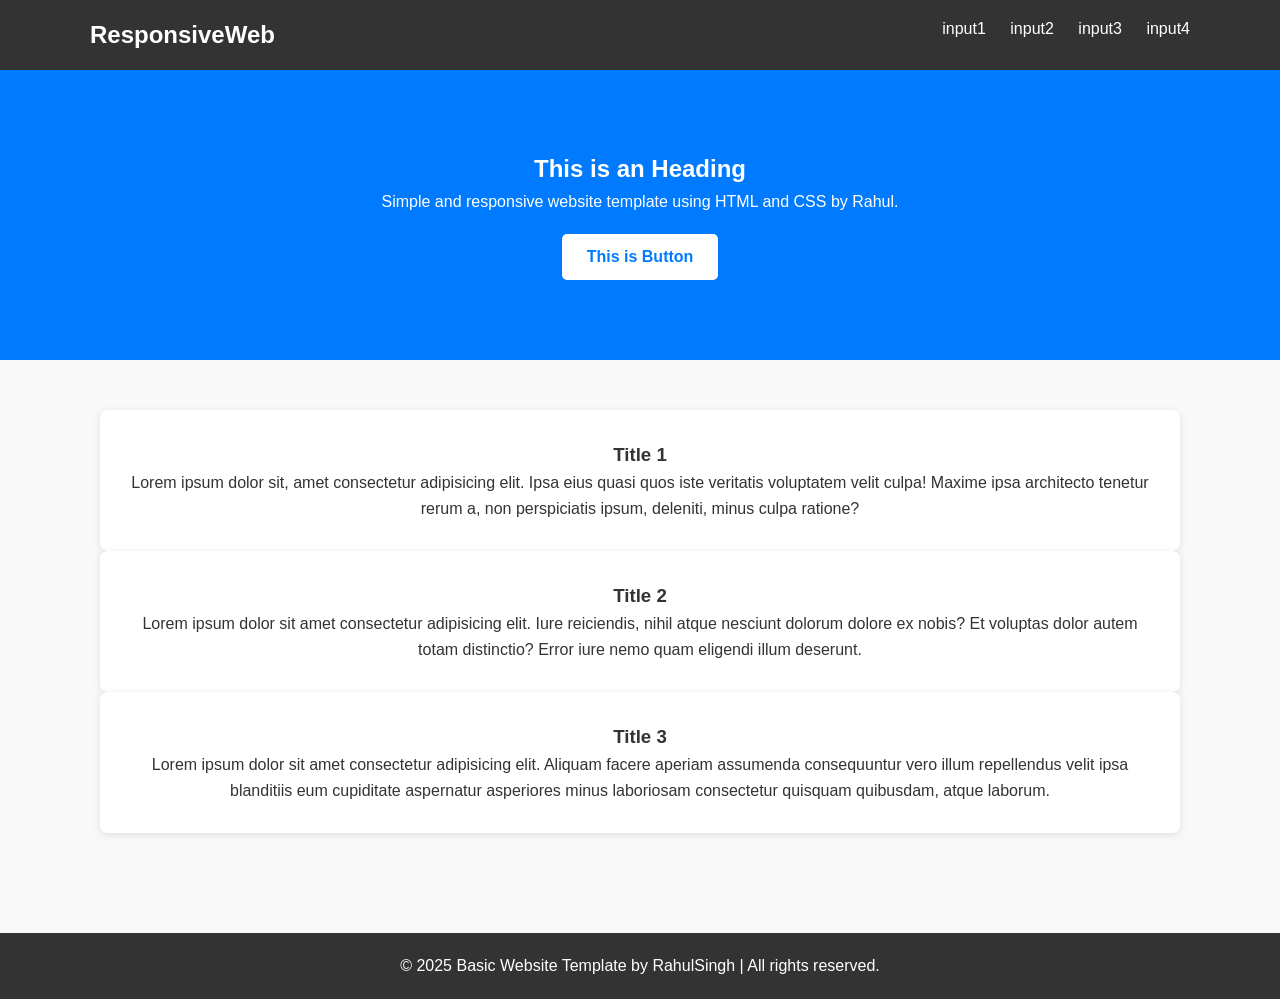
==== index.html @ 1128f4fc "Initial commit" ====
<!DOCTYPE html>
<html lang="en">
<head>
  <meta charset="UTF-8" />
  <meta name="viewport" content="width=device-width, initial-scale=1.0" />
  <title>Responsive Website Template</title>
  <link rel="stylesheet" href="style.css" />
</head>
<body>
  <header>
    <div class="container">
      <h1 class="logo">ResponsiveWeb</h1>
      <nav>
        <ul class="nav-links">
          <li><a href="#">input1</a></li>
          <li><a href="#">input2</a></li>
          <li><a href="#">input3</a></li>
          <li><a href="#">input4</a></li>
        </ul>
      </nav>
    </div>
  </header>

  <section class="hero">
    <div class="container">
      <h2>This is an Heading</h2>
      <p>Simple and responsive website template using HTML and CSS by Rahul.</p>
      <a href="#" class="btn">This is Button</a>
    </div>
  </section>

  <section class="features">
    <div class="container">
      <div class="feature-box">
        <h3>Title 1</h3>
        <p>Lorem ipsum dolor sit, amet consectetur adipisicing elit. Ipsa eius quasi quos iste veritatis voluptatem velit culpa! Maxime ipsa architecto tenetur rerum a, non perspiciatis ipsum, deleniti, minus culpa ratione?</p>
      </div>
      <div class="feature-box">
        <h3>Title 2</h3>
        <p>Lorem ipsum dolor sit amet consectetur adipisicing elit. Iure reiciendis, nihil atque nesciunt dolorum dolore ex nobis? Et voluptas dolor autem totam distinctio? Error iure nemo quam eligendi illum deserunt.</p>
      </div>
      <div class="feature-box">
        <h3>Title 3</h3>
        <p>Lorem ipsum dolor sit amet consectetur adipisicing elit. Aliquam facere aperiam assumenda consequuntur vero illum repellendus velit ipsa blanditiis eum cupiditate aspernatur asperiores minus laboriosam consectetur quisquam quibusdam, atque laborum.</p>
      </div>
    </div>
  </section>

  <footer>
    <div class="container">
      <p>&copy; 2025 Basic Website Template by RahulSingh | All rights reserved.</p>
    </div>
  </footer>
</body>
</html>
---- style.css ----
* {
  margin: 0;
  padding: 0;
  box-sizing: border-box;
}
body {
  font-family: 'Segoe UI', sans-serif;
  line-height: 1.6;
  background-color: #f9f9f9;
  color: #333;
}
.container {
  width: 90%;
  max-width: 1100px;
  margin: auto;
}
header {
  background: #333;
  color: #fff;
  padding: 1rem 0;
}

.logo {
  float: left;
  font-size: 1.5rem;
}
nav {
  float: right;
}

.nav-links {
  list-style: none;
}

.nav-links li {
  display: inline;
  margin-left: 20px;
}

.nav-links a {
  color: #fff;
  text-decoration: none;
}

header::after {
  content: "";
  display: block;
  clear: both;
}
.hero {
  background: #007bff;
  color: white;
  padding: 80px 0;
  text-align: center;
}

.hero .btn {
  display: inline-block;
  margin-top: 20px;
  padding: 10px 25px;
  background: white;
  color: #007bff;
  border-radius: 5px;
  text-decoration: none;
  font-weight: bold;
}

.features {
  display: flex;
  justify-content: space-between;
  padding: 50px 0;
  text-align: center;
}

.feature-box {
  background: white;
  padding: 30px;
  margin: 0 10px;
  flex: 1;
  border-radius: 8px;
  box-shadow: 0 2px 8px rgba(0, 0, 0, 0.1);
}

footer {
  background: #333;
  color: white;
  text-align: center;
  padding: 20px 0;
  margin-top: 50px;
}

@media (max-width: 768px) {
  .features {
    flex-direction: column;
  }

  .feature-box {
    margin: 10px 0;
  }

  nav {
    float: none;
    text-align: center;
    margin-top: 10px;
  }

  .logo {
    float: none;
    text-align: center;
  }

  header::after {
    display: none;
  }
}
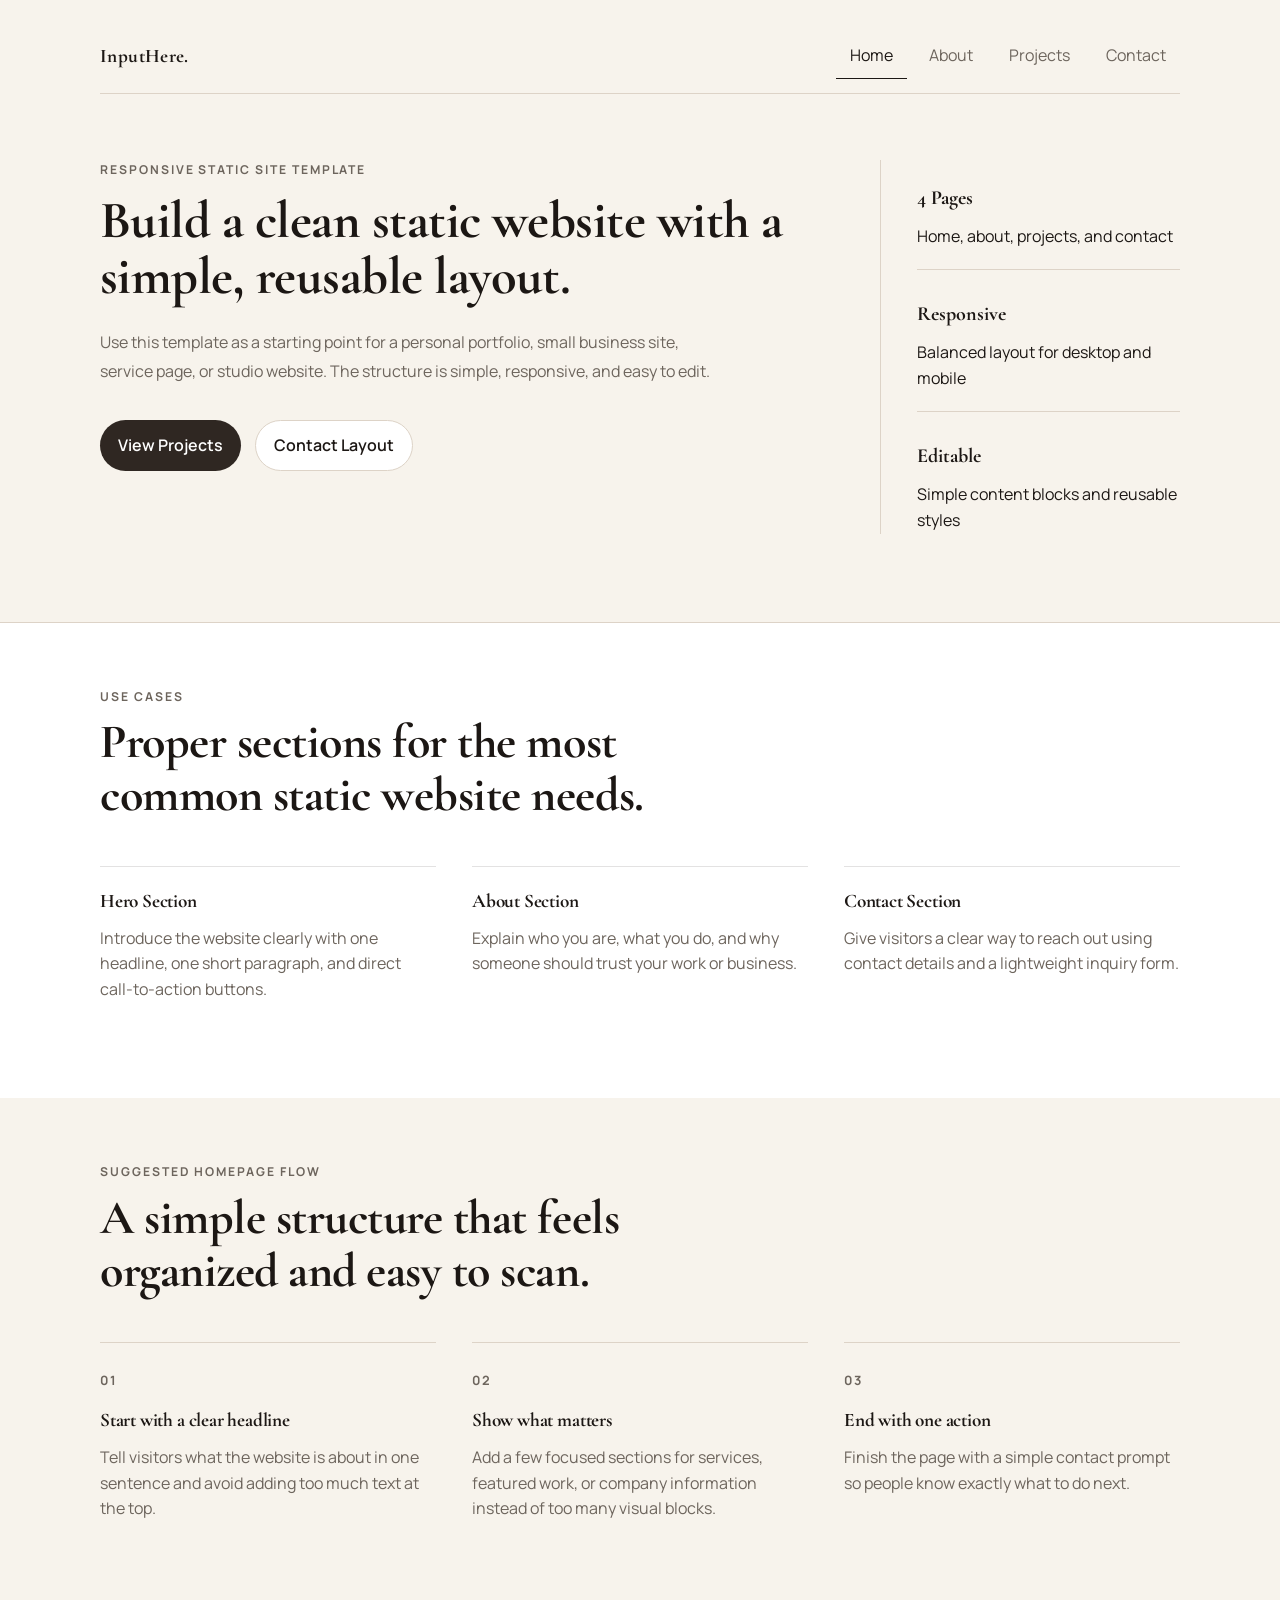
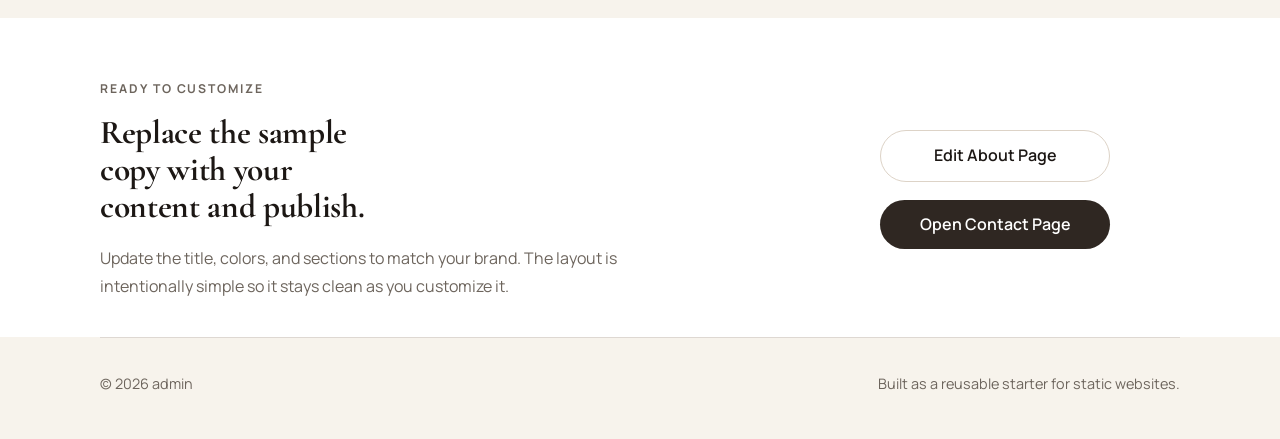
==== commit 3631bd7f: "Polish template UI" ====
--- a/index.html
+++ b/index.html
@@ -1,54 +1,130 @@
 <!DOCTYPE html>
 <html lang="en">
 <head>
-  <meta charset="UTF-8" />
-  <meta name="viewport" content="width=device-width, initial-scale=1.0" />
-  <title>Responsive Website Template</title>
-  <link rel="stylesheet" href="style.css" />
+  <meta charset="UTF-8">
+  <meta name="viewport" content="width=device-width, initial-scale=1.0">
+  <meta name="description" content="A polished responsive website template for freelancers, studios, small businesses, and personal brands building a static site.">
+  <title>InputHere.</title>
+  <link href="https://fonts.googleapis.com/css2?family=Cormorant+Garamond:wght@600;700&family=Manrope:wght@400;500;600;700&display=swap" rel="stylesheet">
+  <link rel="stylesheet" href="css/global.css">
+  <link rel="stylesheet" href="css/home.css">
 </head>
 <body>
-  <header>
-    <div class="container">
-      <h1 class="logo">ResponsiveWeb</h1>
-      <nav>
-        <ul class="nav-links">
-          <li><a href="#">input1</a></li>
-          <li><a href="#">input2</a></li>
-          <li><a href="#">input3</a></li>
-          <li><a href="#">input4</a></li>
-        </ul>
-      </nav>
+  <header class="site-header">
+    <div class="container header-flex">
+      <a href="index.html" class="logo">InputHere.</a>
+      <ul class="nav-links">
+        <li><a href="index.html" class="active">Home</a></li>
+        <li><a href="about.html">About</a></li>
+        <li><a href="projects.html">Projects</a></li>
+        <li><a href="contact.html">Contact</a></li>
+      </ul>
     </div>
   </header>
 
-  <section class="hero">
-    <div class="container">
-      <h2>This is an Heading</h2>
-      <p>Simple and responsive website template using HTML and CSS by Rahul.</p>
-      <a href="#" class="btn">This is Button</a>
-    </div>
-  </section>
+  <main>
+    <section class="hero-section section-band section-band-warm">
+      <div class="container hero">
+        <div class="hero-copy">
+          <p class="eyebrow">Responsive Static Site Template</p>
+          <h1>Build a clean static website with a simple, reusable layout.</h1>
+          <p class="hero-summary">
+            Use this template as a starting point for a personal portfolio, small business site, service page, or studio website. The structure is simple, responsive, and easy to edit.
+          </p>
+          <div class="hero-actions">
+            <a href="projects.html" class="btn btn-primary">View Projects</a>
+            <a href="contact.html" class="btn btn-secondary">Contact Layout</a>
+          </div>
+        </div>
+        <div class="hero-summary-card">
+          <div class="stat-grid">
+            <article class="stat-item">
+              <strong>4 Pages</strong>
+              <span>Home, about, projects, and contact</span>
+            </article>
+            <article class="stat-item">
+              <strong>Responsive</strong>
+              <span>Balanced layout for desktop and mobile</span>
+            </article>
+            <article class="stat-item">
+              <strong>Editable</strong>
+              <span>Simple content blocks and reusable styles</span>
+            </article>
+          </div>
+        </div>
+      </div>
+    </section>
 
-  <section class="features">
-    <div class="container">
-      <div class="feature-box">
-        <h3>Title 1</h3>
-        <p>Lorem ipsum dolor sit, amet consectetur adipisicing elit. Ipsa eius quasi quos iste veritatis voluptatem velit culpa! Maxime ipsa architecto tenetur rerum a, non perspiciatis ipsum, deleniti, minus culpa ratione?</p>
+    <section class="section-band section-band-white">
+      <div class="container section section-block">
+        <div class="section-heading">
+          <p class="eyebrow">Use Cases</p>
+          <h2>Proper sections for the most common static website needs.</h2>
+        </div>
+        <div class="feature-grid">
+          <article class="feature-card">
+            <h3>Hero Section</h3>
+            <p>Introduce the website clearly with one headline, one short paragraph, and direct call-to-action buttons.</p>
+          </article>
+          <article class="feature-card">
+            <h3>About Section</h3>
+            <p>Explain who you are, what you do, and why someone should trust your work or business.</p>
+          </article>
+          <article class="feature-card">
+            <h3>Contact Section</h3>
+            <p>Give visitors a clear way to reach out using contact details and a lightweight inquiry form.</p>
+          </article>
+        </div>
       </div>
-      <div class="feature-box">
-        <h3>Title 2</h3>
-        <p>Lorem ipsum dolor sit amet consectetur adipisicing elit. Iure reiciendis, nihil atque nesciunt dolorum dolore ex nobis? Et voluptas dolor autem totam distinctio? Error iure nemo quam eligendi illum deserunt.</p>
+    </section>
+
+    <section class="section-band section-band-warm">
+      <div class="container section section-block">
+        <div class="section-heading">
+          <p class="eyebrow">Suggested Homepage Flow</p>
+          <h2>A simple structure that feels organized and easy to scan.</h2>
+        </div>
+        <div class="steps-grid">
+          <article class="step-card">
+            <span class="step-number">01</span>
+            <h3>Start with a clear headline</h3>
+            <p>Tell visitors what the website is about in one sentence and avoid adding too much text at the top.</p>
+          </article>
+          <article class="step-card">
+            <span class="step-number">02</span>
+            <h3>Show what matters</h3>
+            <p>Add a few focused sections for services, featured work, or company information instead of too many visual blocks.</p>
+          </article>
+          <article class="step-card">
+            <span class="step-number">03</span>
+            <h3>End with one action</h3>
+            <p>Finish the page with a simple contact prompt so people know exactly what to do next.</p>
+          </article>
+        </div>
       </div>
-      <div class="feature-box">
-        <h3>Title 3</h3>
-        <p>Lorem ipsum dolor sit amet consectetur adipisicing elit. Aliquam facere aperiam assumenda consequuntur vero illum repellendus velit ipsa blanditiis eum cupiditate aspernatur asperiores minus laboriosam consectetur quisquam quibusdam, atque laborum.</p>
+    </section>
+
+    <section class="section-band section-band-white">
+      <div class="container section section-block cta-block">
+        <div class="cta-copy">
+          <p class="eyebrow">Ready To Customize</p>
+          <h2>Replace the sample copy with your content and publish.</h2>
+          <p>
+            Update the title, colors, and sections to match your brand. The layout is intentionally simple so it stays clean as you customize it.
+          </p>
+        </div>
+        <div class="cta-actions">
+          <a href="about.html" class="btn btn-secondary">Edit About Page</a>
+          <a href="contact.html" class="btn btn-primary">Open Contact Page</a>
+        </div>
       </div>
-    </div>
-  </section>
+    </section>
+  </main>
 
   <footer>
-    <div class="container">
-      <p>&copy; 2025 Basic Website Template by RahulSingh | All rights reserved.</p>
+    <div class="container footer-inner">
+      <p>&copy; 2026 admin</p>
+      <p>Built as a reusable starter for static websites.</p>
     </div>
   </footer>
 </body>
--- a/css/global.css
+++ b/css/global.css
@@ -0,0 +1,254 @@
+* {
+  margin: 0;
+  padding: 0;
+  box-sizing: border-box;
+}
+
+:root {
+  --bg: #f7f3ec;
+  --surface: #ffffff;
+  --surface-soft: #fcfaf7;
+  --band-warm: #f7f3ec;
+  --band-white: #ffffff;
+  --text: #1c1714;
+  --muted: #6d655d;
+  --line: #ddd3c7;
+  --accent: #2f2722;
+  --accent-soft: #f0e7dc;
+  --shadow: 0 8px 24px rgba(33, 23, 16, 0.05);
+  --radius-lg: 20px;
+  --radius-md: 14px;
+  --container: 1080px;
+}
+
+html {
+  scroll-behavior: smooth;
+}
+
+body {
+  font-family: "Manrope", sans-serif;
+  background: var(--band-warm);
+  color: var(--text);
+  display: flex;
+  flex-direction: column;
+  min-height: 100vh;
+  line-height: 1.6;
+}
+
+main {
+  flex: 1;
+}
+
+img {
+  max-width: 100%;
+  display: block;
+}
+
+a {
+  color: inherit;
+}
+
+.container {
+  width: min(92%, var(--container));
+  margin: 0 auto;
+}
+
+.site-header {
+  padding: 20px 0 10px;
+}
+
+.header-flex {
+  display: flex;
+  justify-content: space-between;
+  align-items: center;
+  gap: 20px;
+  padding: 14px 0;
+  background: transparent;
+  border-bottom: 1px solid var(--line);
+}
+
+.logo {
+  font-family: "Cormorant Garamond", serif;
+  font-size: 1.2rem;
+  font-weight: 700;
+  text-decoration: none;
+  letter-spacing: 0.02em;
+}
+
+.nav-links {
+  list-style: none;
+  display: flex;
+  align-items: center;
+  gap: 8px;
+  flex-wrap: wrap;
+}
+
+.nav-links a {
+  display: inline-flex;
+  align-items: center;
+  justify-content: center;
+  text-decoration: none;
+  color: var(--muted);
+  padding: 9px 14px;
+  border-radius: 0;
+  border-bottom: 1px solid transparent;
+  transition: color 0.25s ease, border-color 0.25s ease;
+}
+
+.nav-links a:hover,
+.nav-links a.active {
+  background: transparent;
+  color: var(--text);
+  border-bottom-color: var(--text);
+}
+
+.section,
+.page-intro,
+.about-layout,
+.story-grid,
+.projects-page,
+.about-page {
+  padding-bottom: 96px;
+}
+
+.section-block {
+  padding-top: 64px;
+  border-top: 1px solid var(--line);
+}
+
+.section-band {
+  width: 100%;
+}
+
+.section-band-warm {
+  background: var(--band-warm);
+}
+
+.section-band-white {
+  background: var(--band-white);
+}
+
+.eyebrow {
+  color: var(--muted);
+  font-size: 0.76rem;
+  font-weight: 700;
+  letter-spacing: 0.16em;
+  text-transform: uppercase;
+}
+
+h1,
+h2,
+h3 {
+  font-family: "Cormorant Garamond", serif;
+  line-height: 1.1;
+  font-weight: 700;
+  letter-spacing: -0.01em;
+}
+
+p {
+  color: var(--muted);
+}
+
+.btn {
+  display: inline-flex;
+  align-items: center;
+  justify-content: center;
+  padding: 12px 18px;
+  border-radius: 999px;
+  text-decoration: none;
+  font-weight: 600;
+  transition: transform 0.25s ease, background-color 0.25s ease, color 0.25s ease;
+}
+
+.btn:hover {
+  transform: translateY(-1px);
+}
+
+.btn-primary {
+  background: var(--accent);
+  color: #fff;
+}
+
+.btn-primary:hover {
+  background: #14110f;
+}
+
+.btn-secondary {
+  border: 1px solid var(--line);
+  background: var(--surface);
+}
+
+.section-heading {
+  max-width: 680px;
+  margin-bottom: 40px;
+}
+
+.section-heading h2,
+.page-intro h1 {
+  font-size: clamp(1.9rem, 4vw, 3rem);
+  margin-top: 10px;
+}
+
+.section-heading p:last-child,
+.page-intro p:last-child {
+  margin-top: 14px;
+  font-size: 1rem;
+}
+
+footer {
+  padding: 0px 0 44px;
+}
+
+.footer-inner {
+  display: flex;
+  justify-content: space-between;
+  gap: 20px;
+  flex-wrap: wrap;
+  padding: 34px 0 0;
+  border-top: 1px solid rgba(106, 98, 92, 0.18);
+  font-size: 0.9rem;
+}
+
+@media (max-width: 820px) {
+  .site-header {
+    padding-top: 18px;
+  }
+
+  .header-flex {
+    border-radius: 24px;
+    flex-direction: column;
+    align-items: flex-start;
+  }
+
+  .nav-links {
+    width: 100%;
+  }
+
+  .nav-links li {
+    flex: 1 1 calc(50% - 10px);
+  }
+
+  .nav-links a {
+    width: 100%;
+  }
+}
+
+@media (max-width: 560px) {
+  .container {
+    width: min(94%, var(--container));
+  }
+
+  .nav-links li {
+    flex-basis: 100%;
+  }
+
+  .section,
+  .page-intro,
+  .about-layout,
+  .story-grid,
+  .projects-page,
+  .about-page,
+  .contact-wrapper {
+    padding-bottom: 72px;
+  }
+}
--- a/css/home.css
+++ b/css/home.css
@@ -0,0 +1,183 @@
+.hero-section {
+  padding: 56px 0 88px;
+}
+
+.hero-section.section-band {
+  border-bottom: 1px solid var(--line);
+}
+
+.hero {
+  display: grid;
+  grid-template-columns: minmax(0, 1.75fr) minmax(300px, 0.65fr);
+  gap: 64px;
+  align-items: start;
+}
+
+.hero-copy h1 {
+  font-size: clamp(2.1rem, 4.1vw, 3.5rem);
+  margin: 14px 0 24px;
+  line-height: 1.06;
+}
+
+.hero-summary {
+  max-width: 62ch;
+  font-size: 1rem;
+  line-height: 1.8;
+}
+
+.hero-actions {
+  display: flex;
+  gap: 14px;
+  flex-wrap: wrap;
+  margin-top: 34px;
+}
+
+.hero-summary-card {
+  padding: 18px 0 0 36px;
+  border-left: 1px solid var(--line);
+}
+
+.stat-grid {
+  display: grid;
+  gap: 24px;
+}
+
+.stat-item {
+  padding: 4px 0 20px;
+  border-bottom: 1px solid var(--line);
+}
+
+.stat-item:last-child {
+  border-bottom: none;
+  padding-bottom: 0;
+}
+
+.stat-item strong {
+  display: block;
+  font-family: "Cormorant Garamond", serif;
+  font-size: 1.25rem;
+  margin-bottom: 10px;
+}
+
+.section-heading {
+  margin-bottom: 44px;
+}
+
+.feature-grid,
+.steps-grid {
+  display: grid;
+  grid-template-columns: repeat(3, minmax(0, 1fr));
+  gap: 36px;
+}
+
+.feature-card,
+.step-card {
+  padding: 0;
+}
+
+.feature-card h3,
+.step-card h3 {
+  font-size: 1.2rem;
+  margin-bottom: 14px;
+}
+
+.feature-card,
+.step-card {
+  border-top: 1px solid var(--line);
+  padding-top: 24px;
+}
+
+.section-band-white .section-block {
+  border-top: none;
+}
+
+.section-band-white + .section-band-warm .section-block,
+.section-band-warm + .section-band-white .section-block {
+  border-top: none;
+}
+
+.section-band-white .feature-card,
+.section-band-white .step-card,
+.section-band-white .cta-block {
+  border-color: rgba(28, 23, 20, 0.12);
+}
+
+.step-number {
+  display: inline-block;
+  margin-bottom: 20px;
+  color: var(--muted);
+  font-size: 0.8rem;
+  font-weight: 700;
+  letter-spacing: 0.14em;
+}
+
+.cta-block {
+  display: grid;
+  grid-template-columns: minmax(0, 1.8fr) minmax(240px, 300px);
+  align-items: center;
+  gap: 56px;
+  padding: 60px 0 36px;
+  box-shadow: none;
+  background: transparent;
+  border: none;
+}
+
+.cta-copy {
+  max-width: 860px;
+}
+
+.cta-copy h2 {
+  font-size: clamp(1.65rem, 2.6vw, 2.2rem);
+  margin: 14px 0 18px;
+  max-width: 18ch;
+  line-height: 1.12;
+}
+
+.cta-copy p {
+  max-width: 52ch;
+  line-height: 1.8;
+}
+
+.cta-actions {
+  display: grid;
+  gap: 18px;
+  justify-items: start;
+}
+
+.cta-actions .btn {
+  min-width: 230px;
+}
+
+@media (max-width: 920px) {
+  .hero,
+  .feature-grid,
+  .steps-grid,
+  .cta-block {
+    grid-template-columns: 1fr;
+  }
+
+  .cta-actions {
+    justify-items: start;
+  }
+}
+
+@media (max-width: 560px) {
+  .hero-section {
+    padding: 34px 0 64px;
+  }
+
+  .hero-summary-card,
+  .cta-block {
+    padding: 20px 0 28px;
+  }
+
+  .hero-copy h1 {
+    max-width: none;
+  }
+
+  .hero-summary-card {
+    padding: 28px 0 0;
+    border-left: none;
+    border-top: 1px solid var(--line);
+  }
+}
